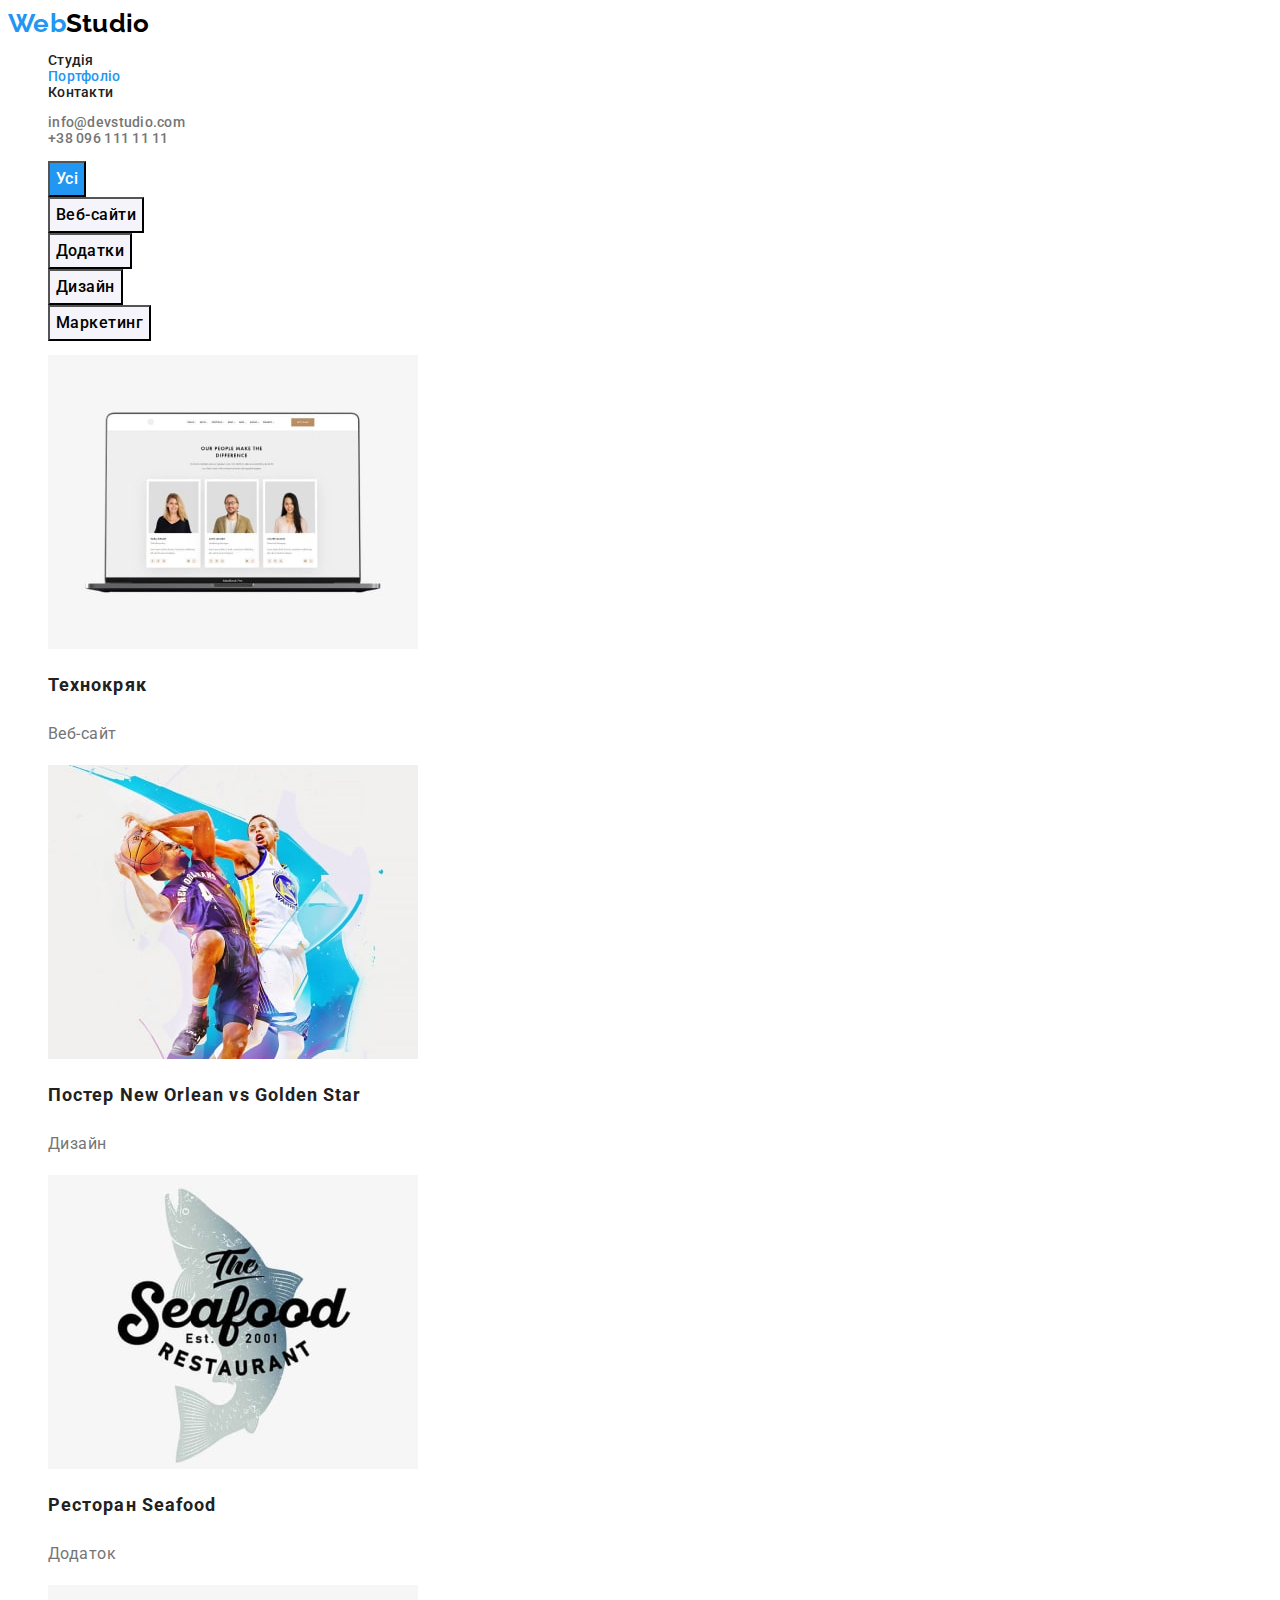
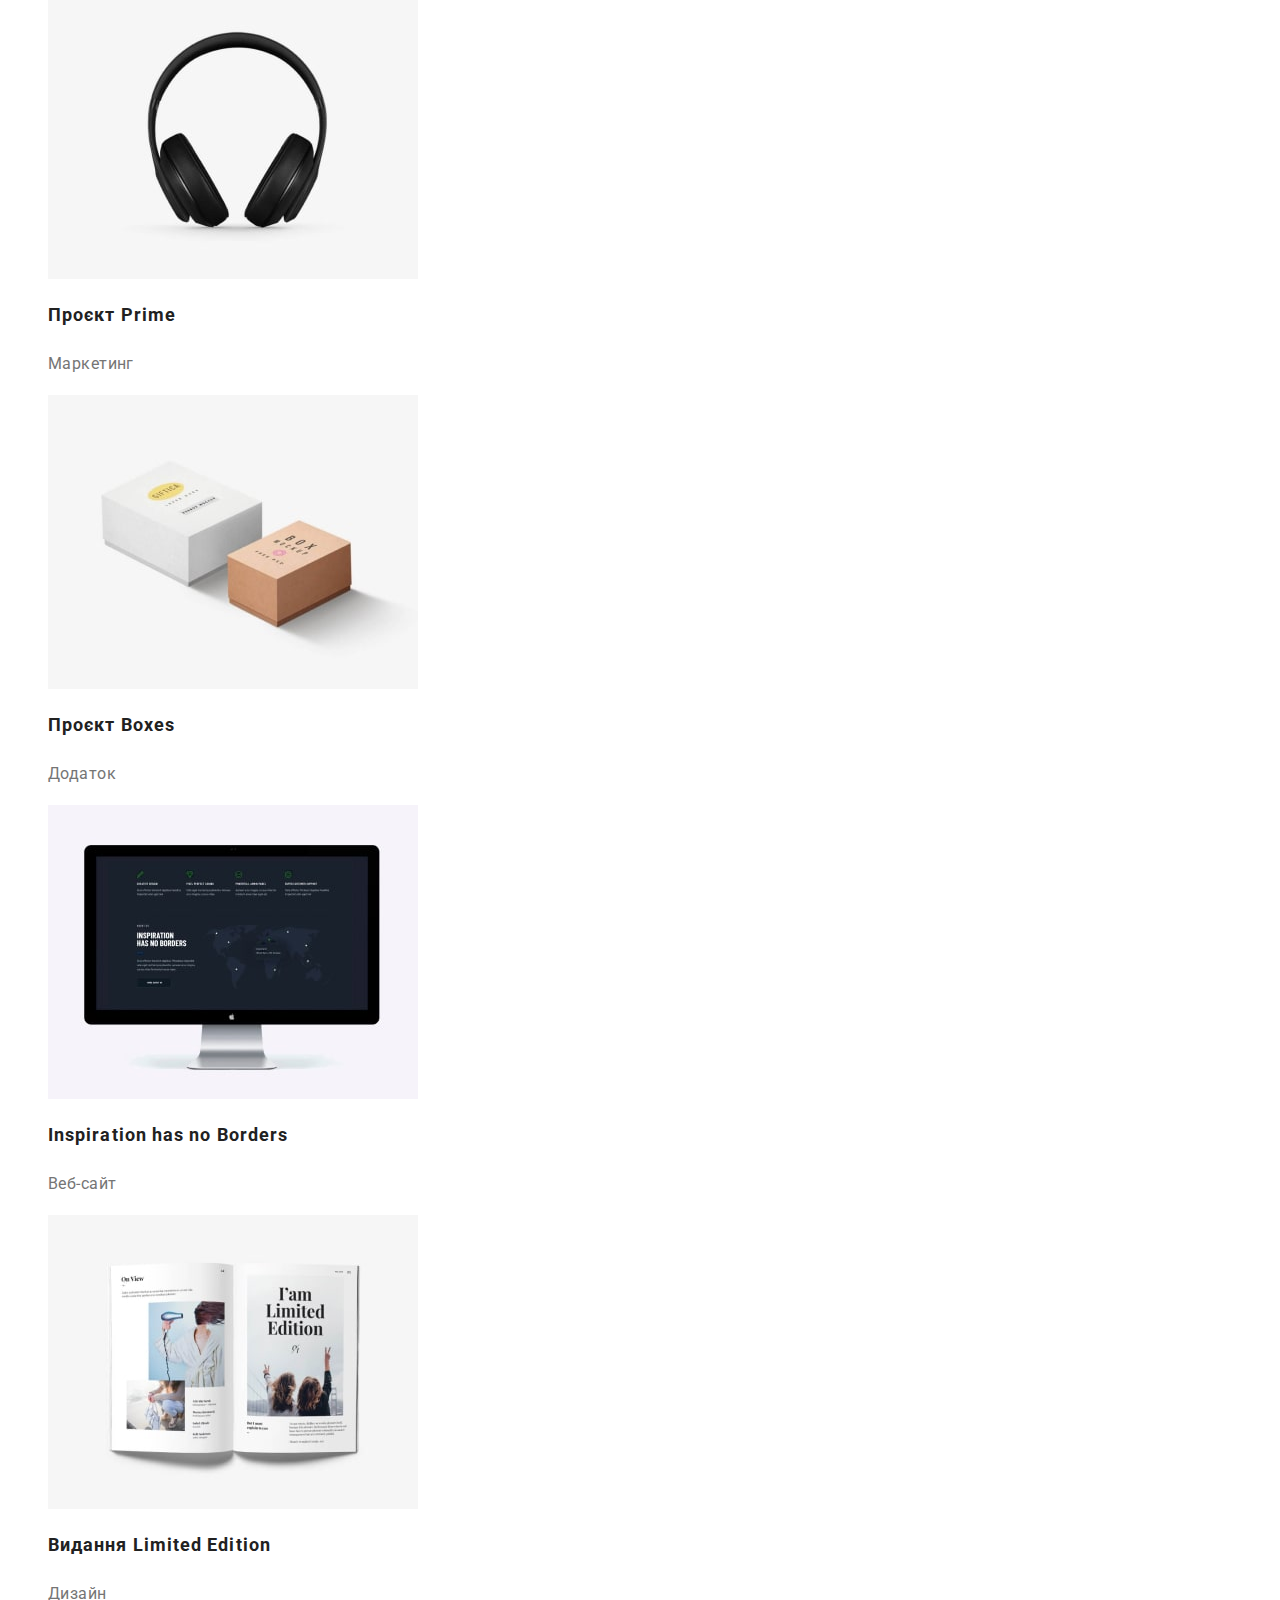
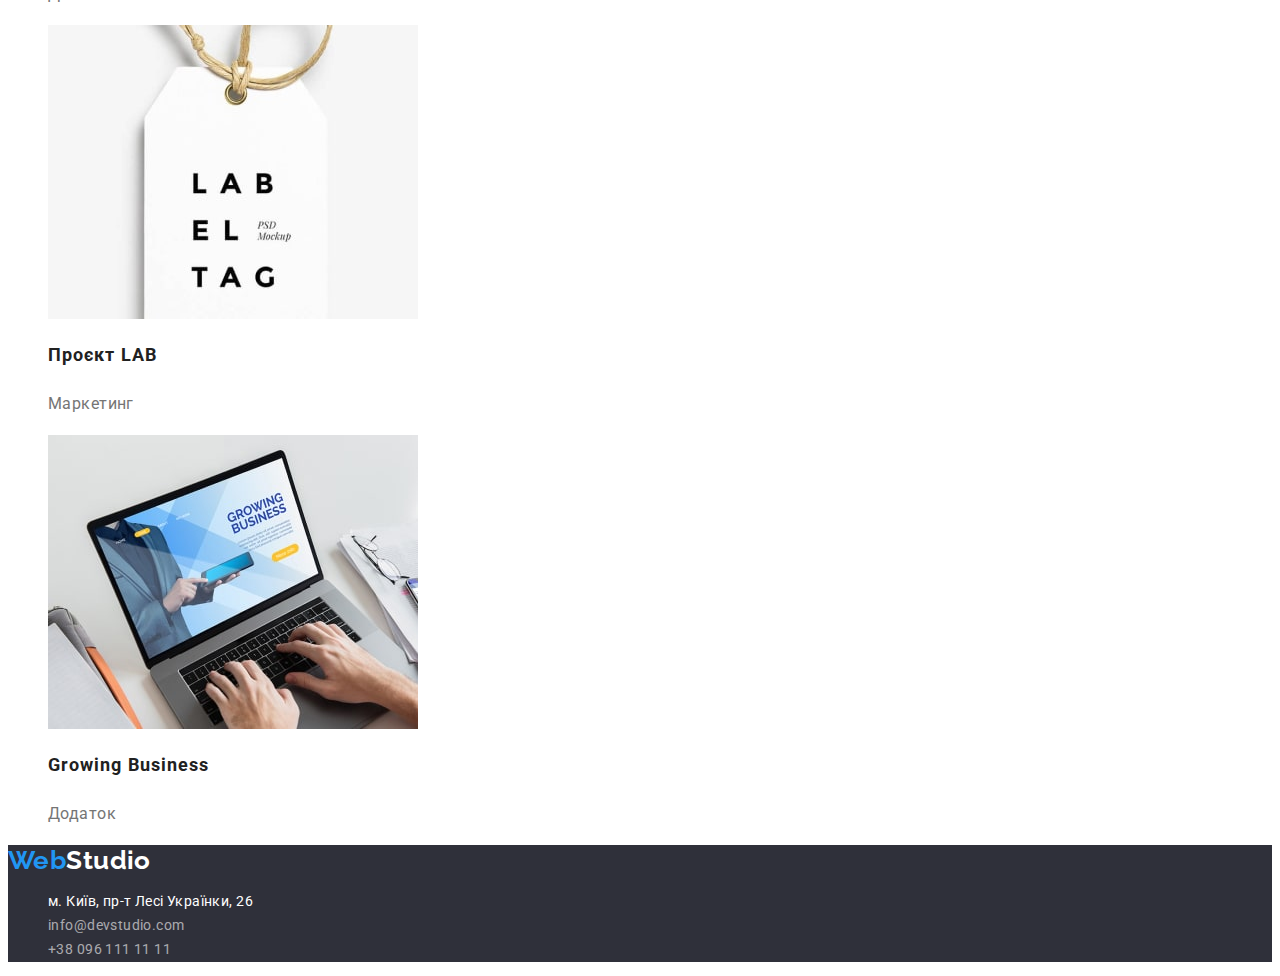
==== portfolio.html @ 858cb79f "Adds files frow hw2" ====
<!DOCTYPE html>
<html lang="uk">
  <head>
    <meta charset="UTF-8" />
    <meta http-equiv="X-UA-Compatible" content="IE=edge" />
    <meta name="viewport" content="width=device-width, initial-scale=1.0" />
    <title>Portfolio</title>
    <link rel="preconnect" href="https://fonts.googleapis.com" />
    <link rel="preconnect" href="https://fonts.gstatic.com" crossorigin />
    <link
      href="https://fonts.googleapis.com/css2?family=Raleway:wght@700&family=Roboto:wght@400;500;700;900&display=swap"
      rel="stylesheet"
    />
    <link rel="stylesheet" href="./css/styles.css" />
  </head>
  <body>
    <!-- Верхня лінія -->

    <header class="page-header section">
      <nav>
        <a href="./index.html" class="link logo"><span class="logo-accent">Web</span>Studio</a>

        <ul class="site-nav list">
          <li>
            <a href="./index.html" class="link">Студія</a>
          </li>
          <li>
            <a href="./portfolio.html" class="link current">Портфоліо</a>
          </li>
          <li><a href="" class="link">Контакти</a></li>
        </ul>
      </nav>

      <ul class="feedback-nav list">
        <li>
          <a href="mailto:info@devstudio.com" class="link e-mail">info@devstudio.com</a>
        </li>
        <li>
          <a href="tel:+380961111111" class="link phone">+38 096 111 11 11</a>
        </li>
      </ul>
    </header>
    <!-- Виконані роботи -->
    <main>
      <section class="examples section">
        <h1 class="examples-title visually-hidden">Виконані роботи WebStudio</h1>
        <ul class="examples-nav list">
          <li><button type="button" class="btn examples-btn current">Усі</button></li>
          <li><button type="button" class="btn examples-btn">Веб-сайти</button></li>
          <li><button type="button" class="btn examples-btn">Додатки</button></li>
          <li><button type="button" class="btn examples-btn">Дизайн</button></li>
          <li><button type="button" class="btn examples-btn">Маркетинг</button></li>
        </ul>

        <ul class="examples-list list">
          <li>
            <img src="./images/portfolio_img_1.jpg" alt="Головна сторінка сайту" width="370" />
            <h2 class="examples-title">Технокряк</h2>
            <p class="examples-text">Веб-сайт</p>
          </li>
          <li>
            <img
              src="./images/portfolio_img_2.jpg"
              alt="Два баскетболіста борються за м'яч"
              width="370"
            />
            <h2 class="examples-title">Постер New Orlean vs Golden Star</h2>
            <p class="examples-text">Дизайн</p>
          </li>
          <li>
            <img src="./images/portfolio_img_3.jpg" alt="Логотип ресторану" width="370" />
            <h2 class="examples-title">Ресторан Seafood</h2>
            <p class="examples-text">Додаток</p>
          </li>
          <li>
            <img src="./images/portfolio_img_4.jpg" alt="Чорні навушники" width="370" />
            <h2 class="examples-title">Проєкт Prime</h2>
            <p class="examples-text">Маркетинг</p>
          </li>
          <li>
            <img src="./images/portfolio_img_5.jpg" alt="Дві коробки" width="370" />
            <h2 class="examples-title">Проєкт Boxes</h2>
            <p class="examples-text">Додаток</p>
          </li>
          <li>
            <img
              src="./images/portfolio_img_6.jpg"
              alt="Комп'ютер із відкритою сторінкою"
              width="370"
            />
            <h2 class="examples-title" lang="en">Inspiration has no Borders</h2>
            <p class="examples-text">Веб-сайт</p>
          </li>
          <li>
            <img src="./images/portfolio_img_7.jpg" alt="Розгорнута книга" width="370" />
            <h2 class="examples-title">Видання Limited Edition</h2>
            <p class="examples-text">Дизайн</p>
          </li>
          <li>
            <img src="./images/portfolio_img_8.jpg" alt="Значок" width="370" />
            <h2 class="examples-title">Проєкт LAB</h2>
            <p class="examples-text">Маркетинг</p>
          </li>
          <li>
            <img
              src="./images/portfolio_img_9.jpg"
              alt="Ноутбук із відкритим додатком"
              width="370"
            />
            <h2 class="examples-title" lang="en">Growing Business</h2>
            <p class="examples-text">Додаток</p>
          </li>
        </ul>
      </section>
    </main>
    <!-- Підвал -->
    <footer class="footer section">
      <a href="./index.html" class="link footer-logo logo"
        ><span class="logo-accent">Web</span>Studio</a
      >
      <address>
        <ul class="contacts list">
          <li>
            <a class="link contacts-address" href="https://goo.gl/maps/ecgbFBD5Pt8BAyju8"
              >м. Київ, пр-т Лесі Українки, 26</a
            >
          </li>
          <li>
            <a class="link contacts-item" href="mailto:info@devstudio.com">info@devstudio.com</a>
          </li>
          <li>
            <a class="link contacts-item" href="tel:+380961111111">+38 096 111 11 11</a>
          </li>
        </ul>
      </address>
    </footer>
  </body>
</html>
---- css/styles.css ----
/* палітра */
/* колір основного тексту #212121 */
/* другорядний колір тексту #757575 */
/* акцент #2196F3 */
/* білий  #FFFFFF */
/* основний фоновий колір #F5F5F5 */
/* другорядний фоновий колір #F5F4FA */
/* колір для лого #000000 */
/* фоновий колір для шапки та футера #2F303A */

/* CSS змінні */
:root {
  --primary-text-color: #212121;
  --secondary-text-color: #757575;
  --accent-color: #2196f3;
  --primary-white-color: #ffffff;
  --secondary-white-color: #f5f5f5;
  --team-bg-color: #f5f4fa;
  --btn-bg-color: #f5f4fa;
  --logo-color: #000000;
  --secondary-bg-color: #2f303a;
  --contacts-main-color: rgba(255, 255, 255, 0.6);
}

/* --------------------ЗАГАЛЬНІ СТИЛІ-------------------- */
body {
  color: var(--primary-text-color);
  background-color: var(--primary-white-color);

  font-family: 'roboto', sans-serif;
  font-size: 14px;
  letter-spacing: 0.03em;
}

.section .link {
  text-decoration: none;
}

.list {
  list-style: none;
}

.btn {
  background-color: var(--btn-bg-color);

  font-family: inherit;
  font-weight: 700;
  font-size: 16px;
  line-height: 1.88;
  text-align: center;
}

.title {
  color: var(--primary-text-color);

  font-weight: 700;
  font-size: 36px;
  line-height: 1.17;
  text-align: center;
}

/* --------------------ВЕРХНЯ ЛІНІЯ-------------------- */
.page-header {
  font-weight: 500;
  line-height: 1.14;
  letter-spacing: 0.02em;
  color: var(--primary-text-color);
}

.logo {
  color: var(--logo-color);
  font-family: 'Raleway', sans-serif;
  font-style: normal;
  font-weight: 700;
  font-size: 26px;
  line-height: 1.19;
}

.logo-accent {
  color: var(--accent-color);
}

/*--------------------НАВІГАЦІЯ САЙТУ--------------------  */
.site-nav .link {
  color: var(--primary-text-color);

  font-weight: 500;
  line-height: 1.14;
}

.site-nav .link:hover,
.site-nav .link:focus {
  color: var(--accent-color);
}

.site-nav .link.current {
  color: var(--accent-color);
}

/*--------------------ЗВОРОТНІЙ ЗВ'ЯЗОК--------------------  */
.e-mail,
.phone {
  color: var(--secondary-text-color);

  font-weight: 500;
  line-height: 1.14;
}
.e-mail:hover,
.phone:hover,
.e-mail:focus,
.phone:focus {
  color: var(--accent-color);
}

/*--------------------ШАПКА--------------------  */
.hero {
  background-color: var(--secondary-bg-color);
}

.hero-title {
  color: var(--primary-white-color);
  font-weight: 900;
  font-size: 44px;
  line-height: 1.36;
  text-align: center;
  text-transform: uppercase;
}

.hero-button {
  background-color: var(--accent-color);
  color: var(--primary-white-color);

  letter-spacing: 0.06em;
}

.hero-button:hover,
.hero-button:focus {
  color: var(--primary-text-color);
  background-color: var(--btn-bg-color);
}

/*--------------------НАШІ ПЕРЕВАГИ--------------------  */
.benefits {
  background-color: var(--secondary-white-color);
}
.visually-hidden {
  position: absolute;
  width: 1px;
  height: 1px;
  margin: -1px;
  border: 0;
  padding: 0;
  white-space: nowrap;
  overflow: hidden;
}

.benefits-item {
  font-weight: 700;
  line-height: 1.14;
  text-transform: uppercase;
}

.benefits-text {
  color: var(--secondary-text-color);
  line-height: 1.71;
}

/*--------------------ЧИМ МИ ЗАЙМАЄМОСЯ?--------------------  */
.work {
  background-color: var(secondary-white-color);
}

/*--------------------НАША КОМАНДА--------------------  */
.team {
  background-color: var(--team-bg-color);
}

.team-member {
  color: var(--primary-text-color);
  font-weight: 500;
  font-size: 16px;
  line-height: 1.19;
  text-align: center;
}

.team-position {
  color: var(--secondary-text-color);
  font-size: 16px;
  line-height: 1.19;
  text-align: center;
}

/*--------------------ПІДВАЛ--------------------  */
.footer {
  background-color: var(--secondary-bg-color);
}
.footer > .footer-logo {
  color: var(--primary-white-color);
}

/*--------------------КОНТАКТИ--------------------  */
.contacts {
  font-style: normal;
}

.contacts-address {
  color: var(--primary-white-color);
  line-height: 1.71;
}

.contacts-item {
  color: var(--contacts-main-color);
  line-height: 1.71;
}

.contacts-address:hover,
.contacts-item:hover,
.contacts-address:focus,
.contacts-item:focus {
  color: var(--accent-color);
}

/*--------------------ПОРТФОЛІО--------------------  */
.btn.current {
  color: var(--primary-white-color);
  background-color: var(--accent-color);
}

.examples-btn {
  font-weight: 500;
  letter-spacing: 0.03em;
}

.examples-btn:hover,
.examples-btn:focus {
  color: var(--primary-white-color);
  background-color: var(--accent-color);
}

.examples-title {
  font-weight: 700;
  font-size: 18px;
  line-height: 2;

  letter-spacing: 0.06em;
}

.examples-text {
  color: var(--secondary-text-color);

  font-size: 16px;
  line-height: 1.88;
}
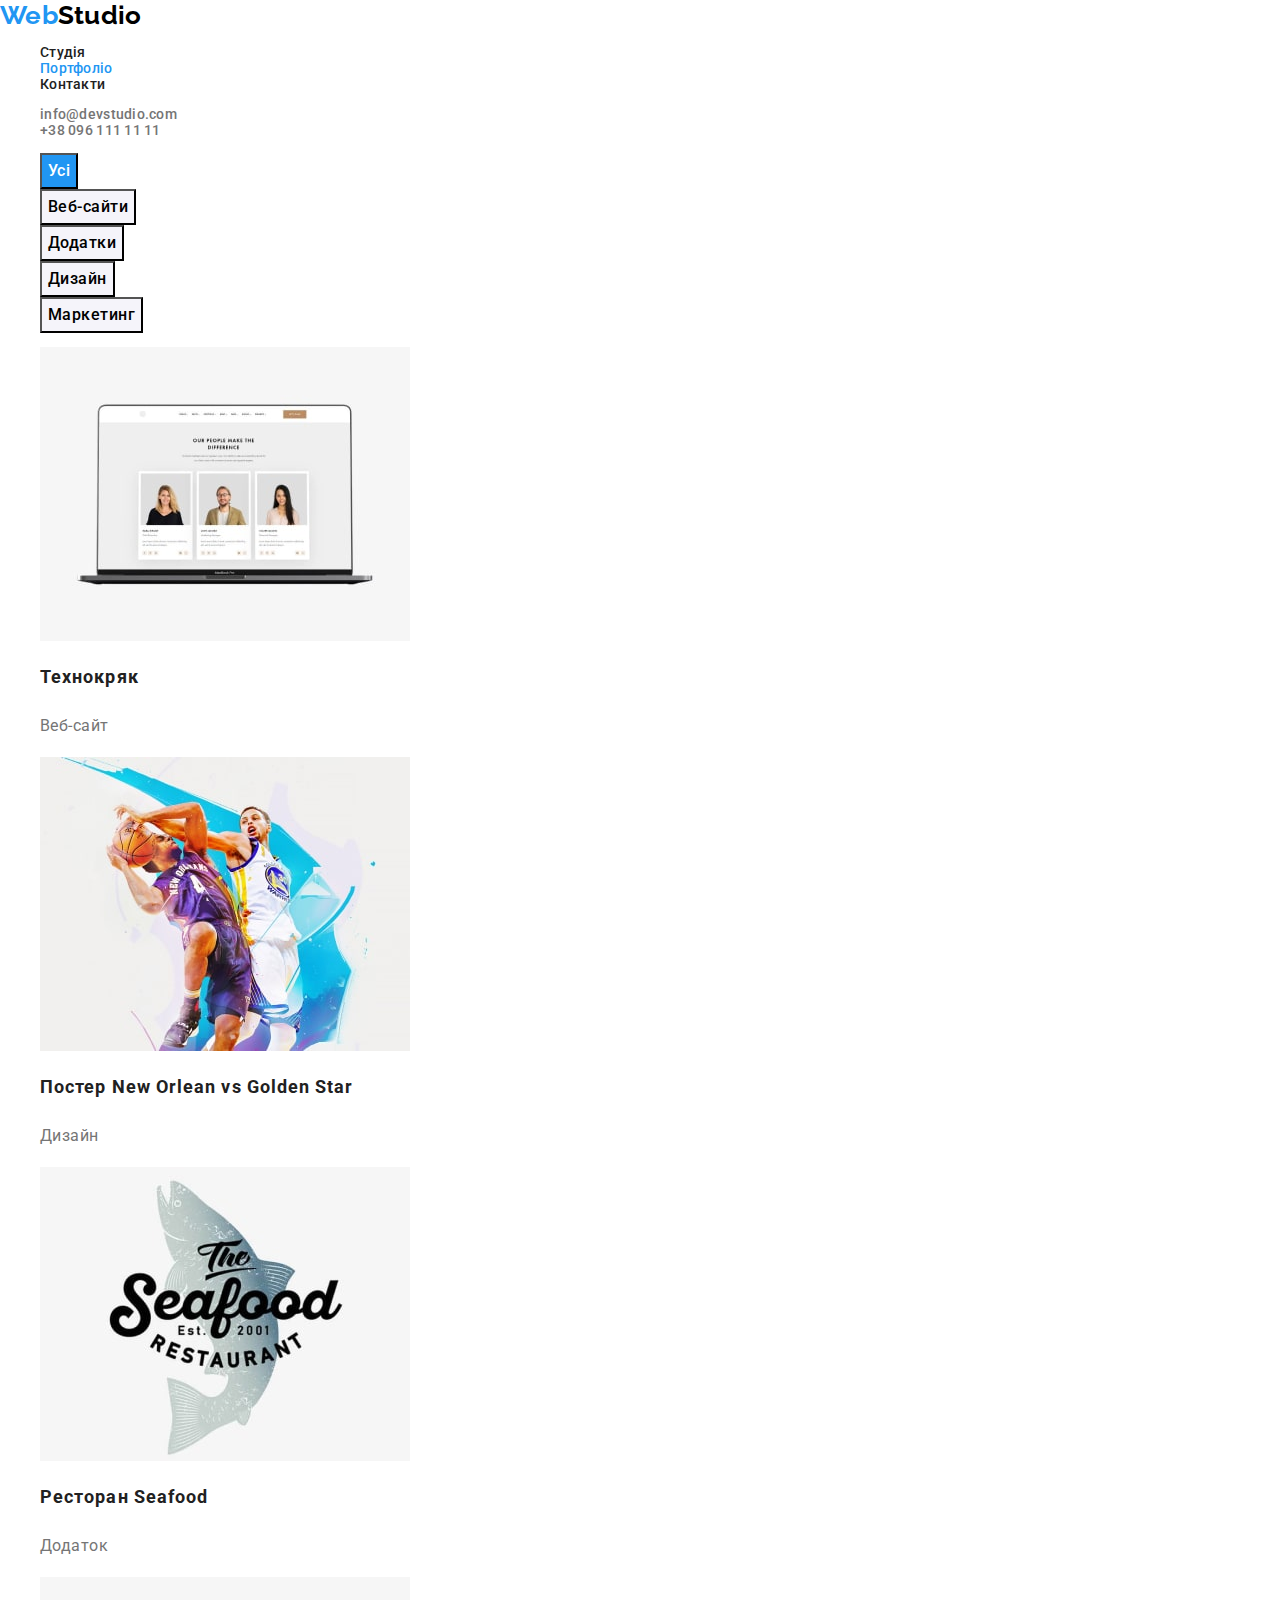
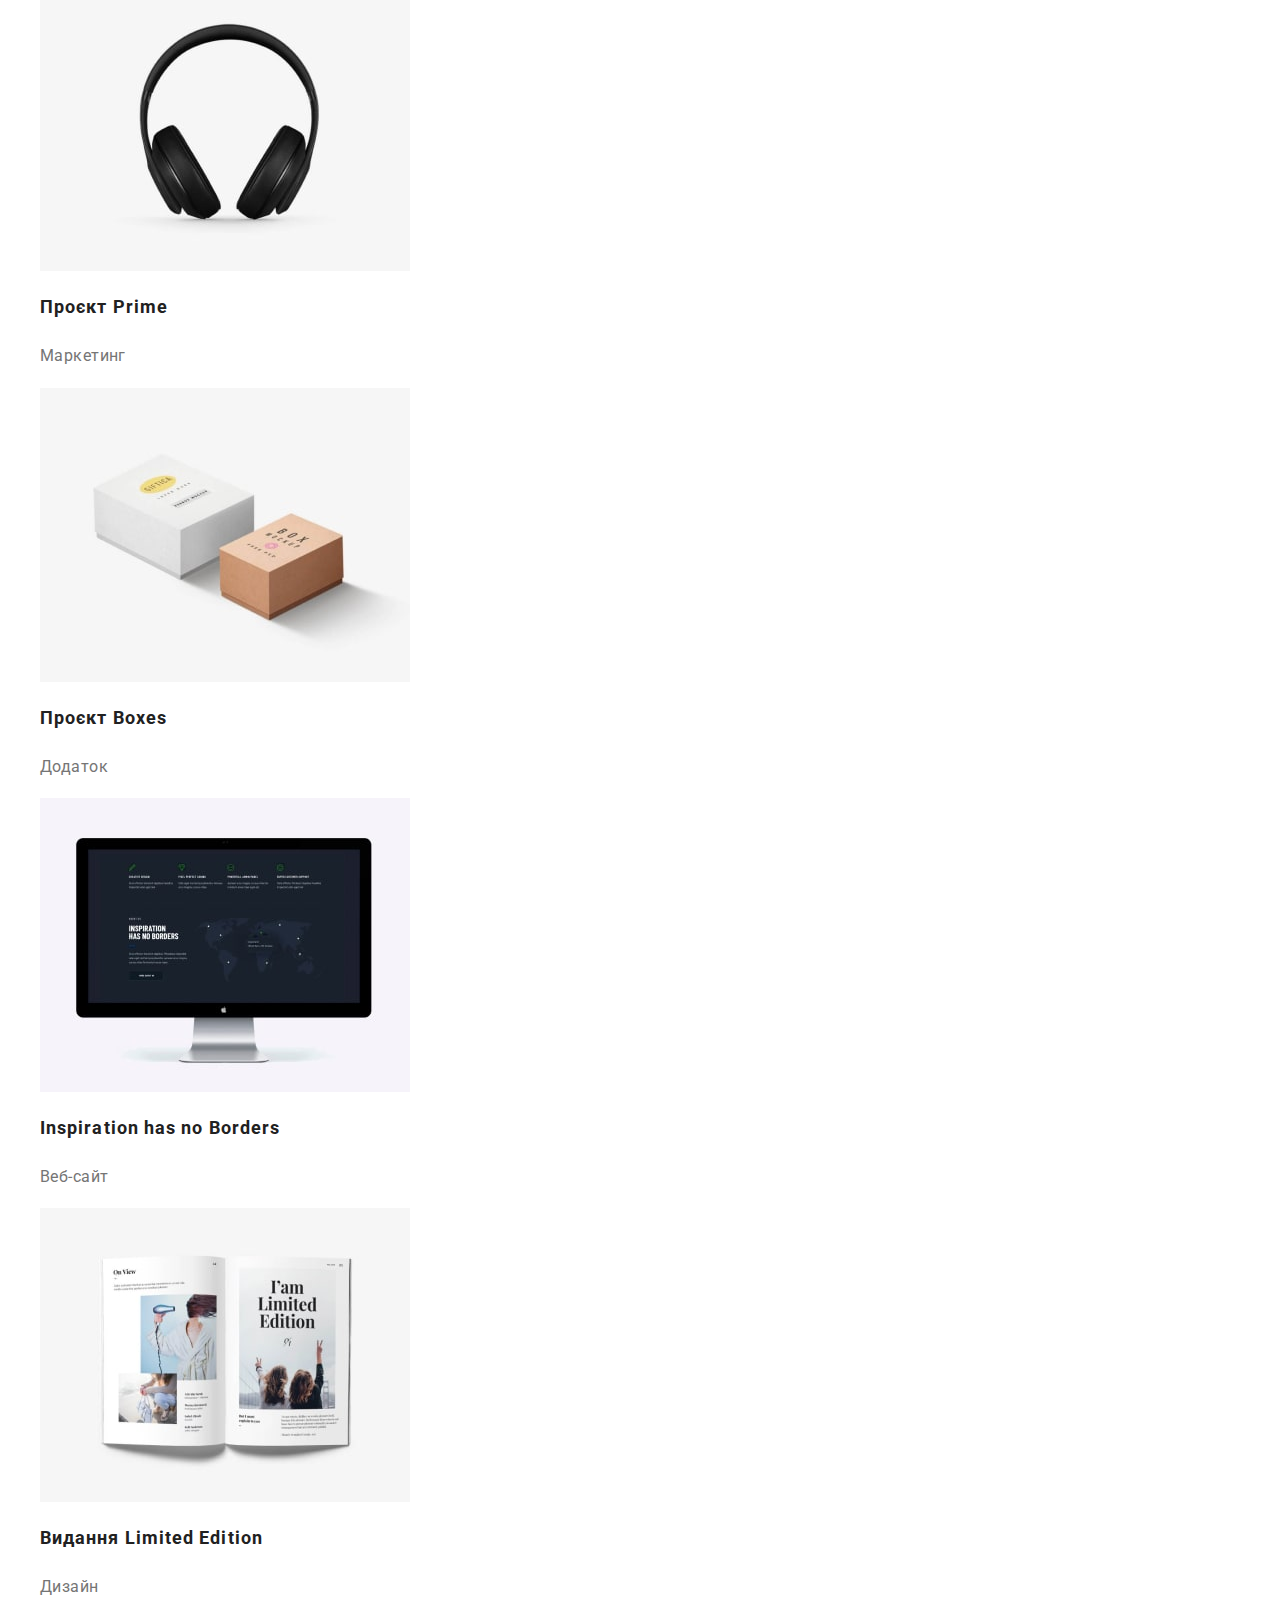
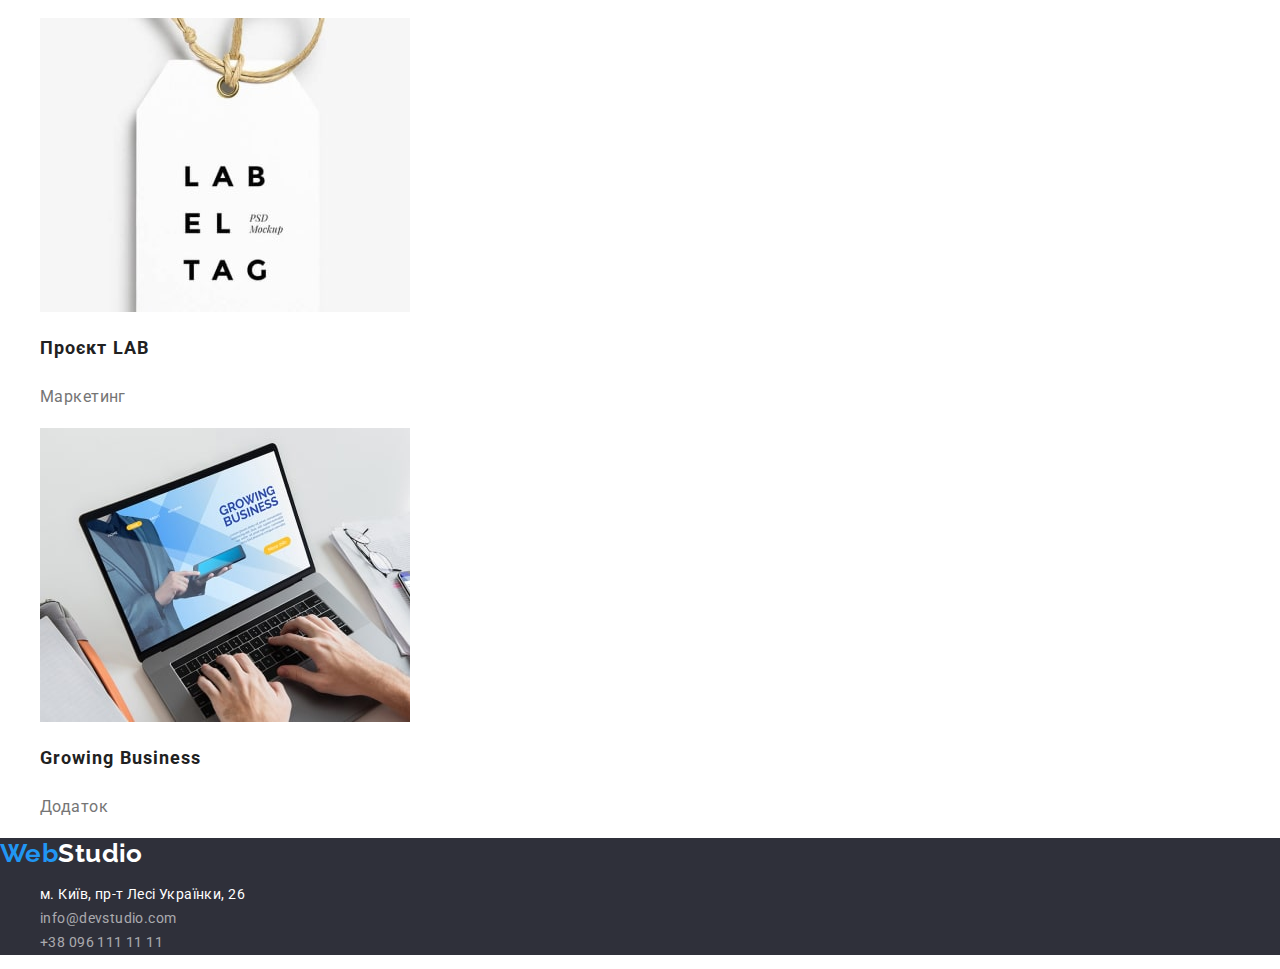
==== commit d3e9524d: "adds modern normalize" ====
--- a/portfolio.html
+++ b/portfolio.html
@@ -10,6 +10,10 @@
     <link
       href="https://fonts.googleapis.com/css2?family=Raleway:wght@700&family=Roboto:wght@400;500;700;900&display=swap"
       rel="stylesheet"
+    />
+    <link
+      rel="stylesheet"
+      href="https://cdnjs.cloudflare.com/ajax/libs/modern-normalize/1.1.0/modern-normalize.min.css"
     />
     <link rel="stylesheet" href="./css/styles.css" />
   </head>
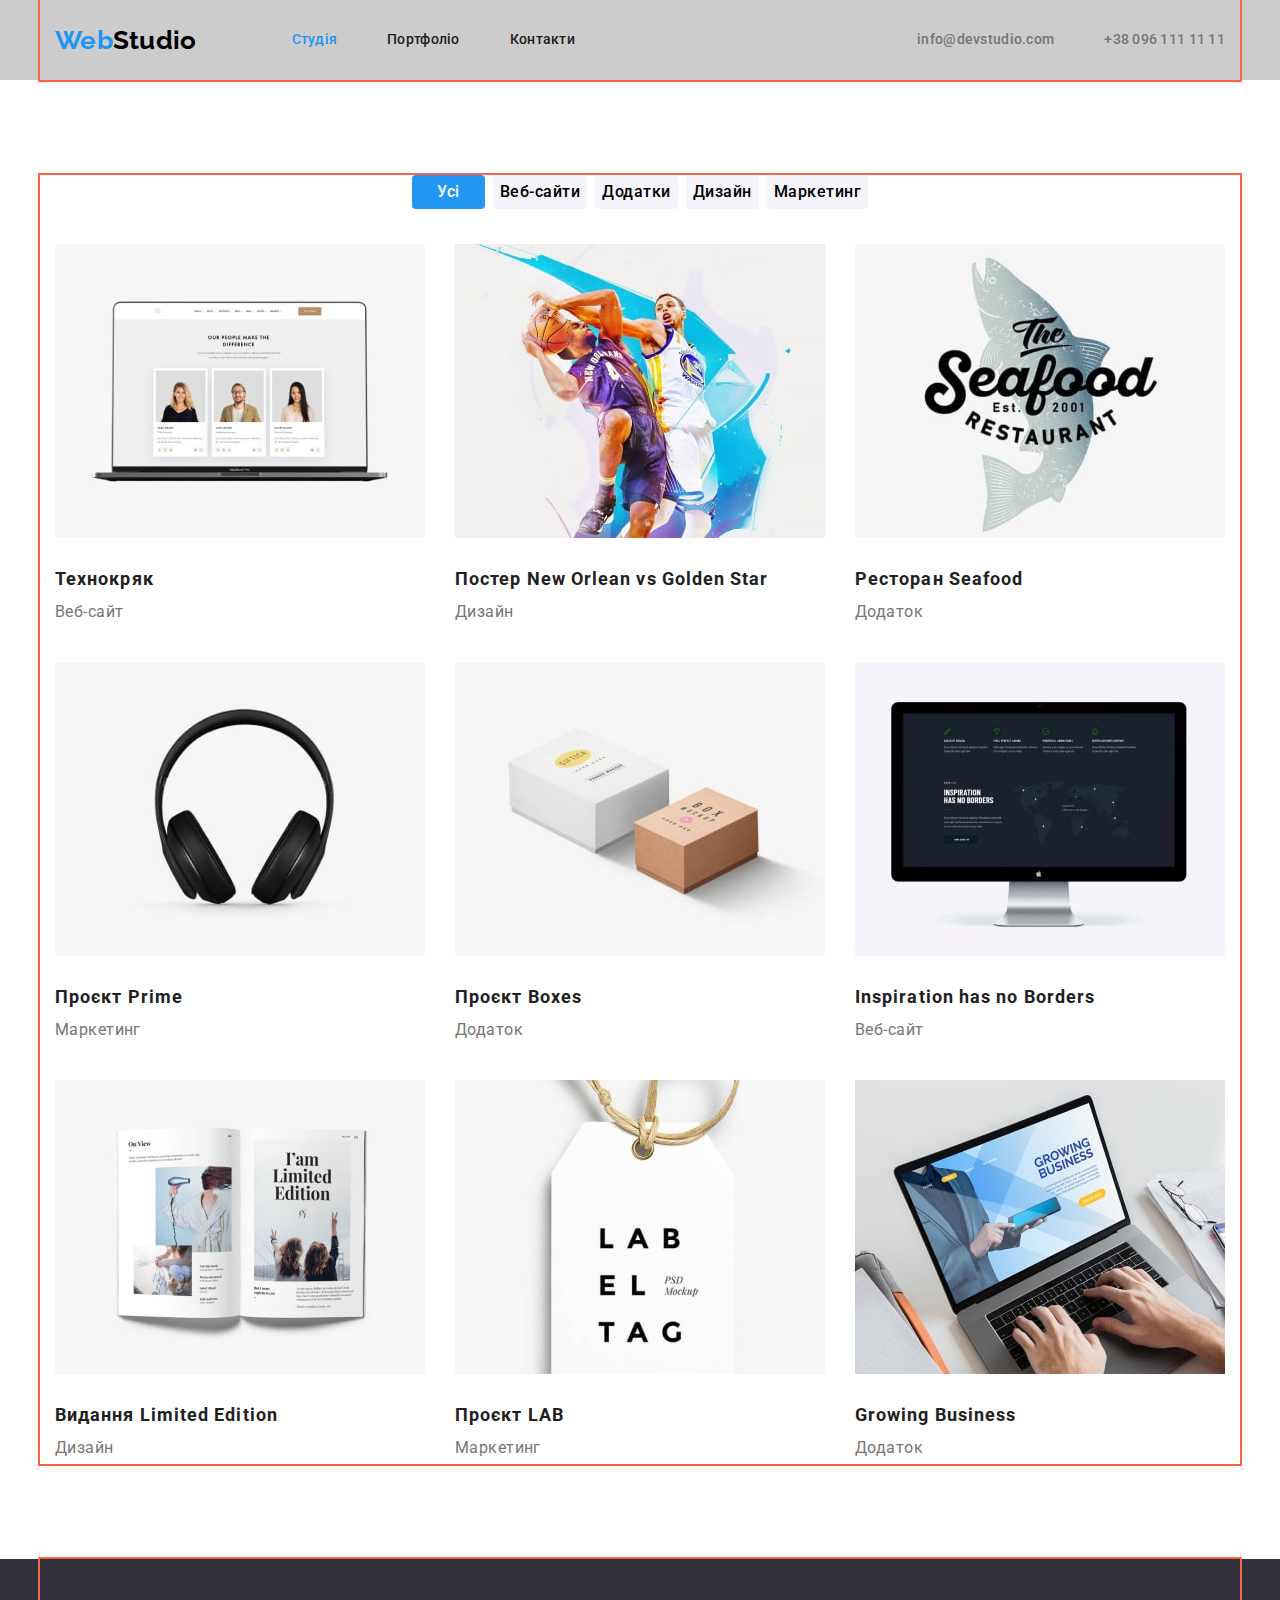
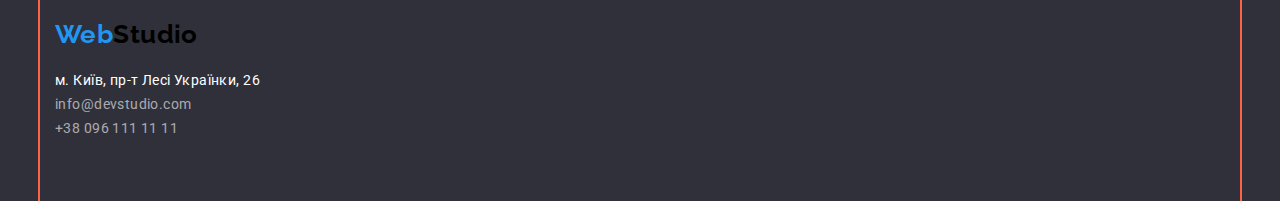
==== commit e52f09d2: "Finish geometry with outline" ====
--- a/portfolio.html
+++ b/portfolio.html
@@ -19,50 +19,54 @@
   </head>
   <body>
     <!-- Верхня лінія -->
+    <header class="page-header section">
+      <div class="container main-nav">
+        <nav class="header-nav">
+          <a href="./index.html" class="link logo"><span class="logo-accent">Web</span>Studio</a>
 
-    <header class="page-header section">
-      <nav>
-        <a href="./index.html" class="link logo"><span class="logo-accent">Web</span>Studio</a>
+          <ul class="site-nav list">
+            <li class="item">
+              <a href="./index.html" class="link current">Студія</a>
+            </li>
+            <li class="item">
+              <a href="./portfolio.html" class="link">Портфоліо</a>
+            </li class="item">
+            <li class="item"><a href="" class="link">Контакти</a></li>
+          </ul>
+        </nav>
 
-        <ul class="site-nav list">
-          <li>
-            <a href="./index.html" class="link">Студія</a>
+        <ul class="feedback-nav list">
+          <li class="item">
+            <a href="mailto:info@devstudio.com" class="link e-mail">info@devstudio.com</a>
           </li>
-          <li>
-            <a href="./portfolio.html" class="link current">Портфоліо</a>
+          <li class="item">
+            <a href="tel:+380961111111" class="link phone">+38 096 111 11 11</a>
           </li>
-          <li><a href="" class="link">Контакти</a></li>
         </ul>
-      </nav>
+      </div>
+    </header>
 
-      <ul class="feedback-nav list">
-        <li>
-          <a href="mailto:info@devstudio.com" class="link e-mail">info@devstudio.com</a>
-        </li>
-        <li>
-          <a href="tel:+380961111111" class="link phone">+38 096 111 11 11</a>
-        </li>
-      </ul>
-    </header>
     <!-- Виконані роботи -->
     <main>
       <section class="examples section">
-        <h1 class="examples-title visually-hidden">Виконані роботи WebStudio</h1>
+        <div class="container">
+          <h1 class="examples-title visually-hidden">Виконані роботи WebStudio</h1>
         <ul class="examples-nav list">
-          <li><button type="button" class="btn examples-btn current">Усі</button></li>
-          <li><button type="button" class="btn examples-btn">Веб-сайти</button></li>
-          <li><button type="button" class="btn examples-btn">Додатки</button></li>
-          <li><button type="button" class="btn examples-btn">Дизайн</button></li>
-          <li><button type="button" class="btn examples-btn">Маркетинг</button></li>
+          <li class="examples-item"><button type="button" class="btn examples-btn current">Усі</button></li>
+          <li class="examples-item"><button type="button" class="btn examples-btn">Веб-сайти</button></li>
+          <li class="examples-item"><button type="button" class="btn examples-btn">Додатки</button></li>
+          <li class="examples-item"><button type="button" class="btn examples-btn">Дизайн</button></li>
+          <li class="examples-item"><button type="button" class="btn examples-btn">Маркетинг</button></li>
         </ul>
 
-        <ul class="examples-list list">
-          <li>
+
+          <ul class="examples-list list">
+          <li class="examples-element">
             <img src="./images/portfolio_img_1.jpg" alt="Головна сторінка сайту" width="370" />
             <h2 class="examples-title">Технокряк</h2>
             <p class="examples-text">Веб-сайт</p>
           </li>
-          <li>
+          <li class="examples-element">
             <img
               src="./images/portfolio_img_2.jpg"
               alt="Два баскетболіста борються за м'яч"
@@ -71,22 +75,22 @@
             <h2 class="examples-title">Постер New Orlean vs Golden Star</h2>
             <p class="examples-text">Дизайн</p>
           </li>
-          <li>
+          <li class="examples-element">
             <img src="./images/portfolio_img_3.jpg" alt="Логотип ресторану" width="370" />
             <h2 class="examples-title">Ресторан Seafood</h2>
             <p class="examples-text">Додаток</p>
           </li>
-          <li>
+          <li class="examples-element">
             <img src="./images/portfolio_img_4.jpg" alt="Чорні навушники" width="370" />
             <h2 class="examples-title">Проєкт Prime</h2>
             <p class="examples-text">Маркетинг</p>
           </li>
-          <li>
+          <li class="examples-element">
             <img src="./images/portfolio_img_5.jpg" alt="Дві коробки" width="370" />
             <h2 class="examples-title">Проєкт Boxes</h2>
             <p class="examples-text">Додаток</p>
           </li>
-          <li>
+          <li class="examples-element">
             <img
               src="./images/portfolio_img_6.jpg"
               alt="Комп'ютер із відкритою сторінкою"
@@ -95,17 +99,17 @@
             <h2 class="examples-title" lang="en">Inspiration has no Borders</h2>
             <p class="examples-text">Веб-сайт</p>
           </li>
-          <li>
+          <li class="examples-element">
             <img src="./images/portfolio_img_7.jpg" alt="Розгорнута книга" width="370" />
             <h2 class="examples-title">Видання Limited Edition</h2>
             <p class="examples-text">Дизайн</p>
           </li>
-          <li>
+          <li class="examples-element">
             <img src="./images/portfolio_img_8.jpg" alt="Значок" width="370" />
             <h2 class="examples-title">Проєкт LAB</h2>
             <p class="examples-text">Маркетинг</p>
           </li>
-          <li>
+          <li class="examples-element">
             <img
               src="./images/portfolio_img_9.jpg"
               alt="Ноутбук із відкритим додатком"
@@ -115,11 +119,13 @@
             <p class="examples-text">Додаток</p>
           </li>
         </ul>
+          </div>
       </section>
     </main>
     <!-- Підвал -->
-    <footer class="footer section">
-      <a href="./index.html" class="link footer-logo logo"
+    <footer class="footer portfolio-footer section">
+      <div class="container">
+        <a href="./index.html" class="link footer-logo logo"
         ><span class="logo-accent">Web</span>Studio</a
       >
       <address>
@@ -137,6 +143,7 @@
           </li>
         </ul>
       </address>
+      </div>
     </footer>
   </body>
 </html>
--- a/css/styles.css
+++ b/css/styles.css
@@ -32,15 +32,32 @@
   letter-spacing: 0.03em;
 }
 
+.container {
+  width: 1200px;
+  margin-left: auto;
+  margin-right: auto;
+  padding-left: 15px;
+  padding-right: 15px;
+  outline: 2px solid tomato;
+}
+
 .section .link {
   text-decoration: none;
 }
 
 .list {
+  padding: 0;
+  margin: 0;
+
   list-style: none;
 }
 
 .btn {
+  display: inline-block;
+  border: 1px solid transparent;
+  border-radius: 4px;
+  min-width: 73px;
+
   background-color: var(--btn-bg-color);
 
   font-family: inherit;
@@ -61,10 +78,15 @@
 
 /* --------------------ВЕРХНЯ ЛІНІЯ-------------------- */
 .page-header {
+  display: flex;
+  align-items: center;
+
+  color: var(--primary-text-color);
+  background-color: #ccc;
+
   font-weight: 500;
   line-height: 1.14;
   letter-spacing: 0.02em;
-  color: var(--primary-text-color);
 }
 
 .logo {
@@ -81,7 +103,30 @@
 }
 
 /*--------------------НАВІГАЦІЯ САЙТУ--------------------  */
+.main-nav {
+  display: flex;
+  align-items: center;
+}
+
+.header-nav {
+  display: flex;
+  align-items: center;
+}
+
+.site-nav {
+  display: flex;
+  margin-left: 95px;
+}
+
+.site-nav .item:not(:last-child) {
+  margin-right: 50px;
+}
+
 .site-nav .link {
+  display: block;
+  padding-top: 32px;
+  padding-bottom: 32px;
+
   color: var(--primary-text-color);
 
   font-weight: 500;
@@ -95,6 +140,15 @@
 
 .site-nav .link.current {
   color: var(--accent-color);
+}
+
+.feedback-nav {
+  display: flex;
+  margin-left: auto;
+}
+
+.feedback-nav .item:not(:last-child) {
+  margin-right: 50px;
 }
 
 /*--------------------ЗВОРОТНІЙ ЗВ'ЯЗОК--------------------  */
@@ -114,10 +168,20 @@
 
 /*--------------------ШАПКА--------------------  */
 .hero {
+  margin-bottom: 95px;
+
   background-color: var(--secondary-bg-color);
+  text-align: center;
 }
 
 .hero-title {
+  margin-top: 0;
+  margin-bottom: 30px;
+  margin-left: auto;
+  margin-right: auto;
+  max-width: 700px;
+  padding-top: 200px;
+
   color: var(--primary-white-color);
   font-weight: 900;
   font-size: 44px;
@@ -127,6 +191,9 @@
 }
 
 .hero-button {
+  margin-bottom: 200px;
+  padding: 10px 32px;
+
   background-color: var(--accent-color);
   color: var(--primary-white-color);
 
@@ -143,6 +210,11 @@
 .benefits {
   background-color: var(--secondary-white-color);
 }
+
+.benefits-title {
+  margin-top: 0;
+}
+
 .visually-hidden {
   position: absolute;
   width: 1px;
@@ -154,15 +226,30 @@
   overflow: hidden;
 }
 
+.benefits-list {
+  display: flex;
+  justify-content: space-between;
+}
+
 .benefits-item {
+  margin-top: 0;
+  margin-bottom: 10px;
+
   font-weight: 700;
   line-height: 1.14;
   text-transform: uppercase;
 }
 
 .benefits-text {
+  margin-top: 0;
+  margin-bottom: 0;
+
   color: var(--secondary-text-color);
   line-height: 1.71;
+}
+
+.benefits .container {
+  margin-bottom: 95px;
 }
 
 /*--------------------ЧИМ МИ ЗАЙМАЄМОСЯ?--------------------  */
@@ -170,12 +257,42 @@
   background-color: var(secondary-white-color);
 }
 
+.work-title {
+  margin-top: 0;
+  margin-bottom: 0;
+}
+
+.work-list {
+  display: flex;
+  justify-content: space-between;
+}
+
+.work .container {
+  margin-bottom: 95px;
+}
+
 /*--------------------НАША КОМАНДА--------------------  */
 .team {
+  padding-top: 95px;
+  padding-bottom: 95px;
+
   background-color: var(--team-bg-color);
 }
 
+.team-title {
+  margin-top: 95;
+  margin-bottom: 0;
+}
+
+.team-list {
+  display: flex;
+  justify-content: space-between;
+}
+
 .team-member {
+  margin-top: 30px;
+  margin-bottom: 10px;
+
   color: var(--primary-text-color);
   font-weight: 500;
   font-size: 16px;
@@ -194,8 +311,19 @@
 .footer {
   background-color: var(--secondary-bg-color);
 }
+
+.footer .container {
+  padding-top: 60px;
+  padding-bottom: 60px;
+}
+
 .footer > .footer-logo {
   color: var(--primary-white-color);
+}
+
+.footer-logo {
+  display: inline-block;
+  margin-bottom: 20px;
 }
 
 /*--------------------КОНТАКТИ--------------------  */
@@ -221,6 +349,14 @@
 }
 
 /*--------------------ПОРТФОЛІО--------------------  */
+.examples .container {
+  margin-top: 95px;
+}
+
+.examples-item:not(:first-child) {
+  margin-left: 8px;
+}
+
 .btn.current {
   color: var(--primary-white-color);
   background-color: var(--accent-color);
@@ -245,9 +381,41 @@
   letter-spacing: 0.06em;
 }
 
+.examples-nav {
+  display: flex;
+  justify-content: center;
+}
+
+.examples-list {
+  display: flex;
+  flex-wrap: wrap;
+}
+
+.examples-element {
+  width: 370px;
+  margin-top: 35px;
+  margin-right: 30px;
+}
+
+.examples-element:nth-child(3n) {
+  margin-right: 0;
+}
+
+.examples-title {
+  margin-top: 20px;
+  margin-bottom: 0;
+}
+
 .examples-text {
+  margin-top: 0;
+  margin-bottom: 0;
+
   color: var(--secondary-text-color);
 
   font-size: 16px;
   line-height: 1.88;
 }
+
+.portfolio-footer .container {
+  margin-top: 95px;
+}
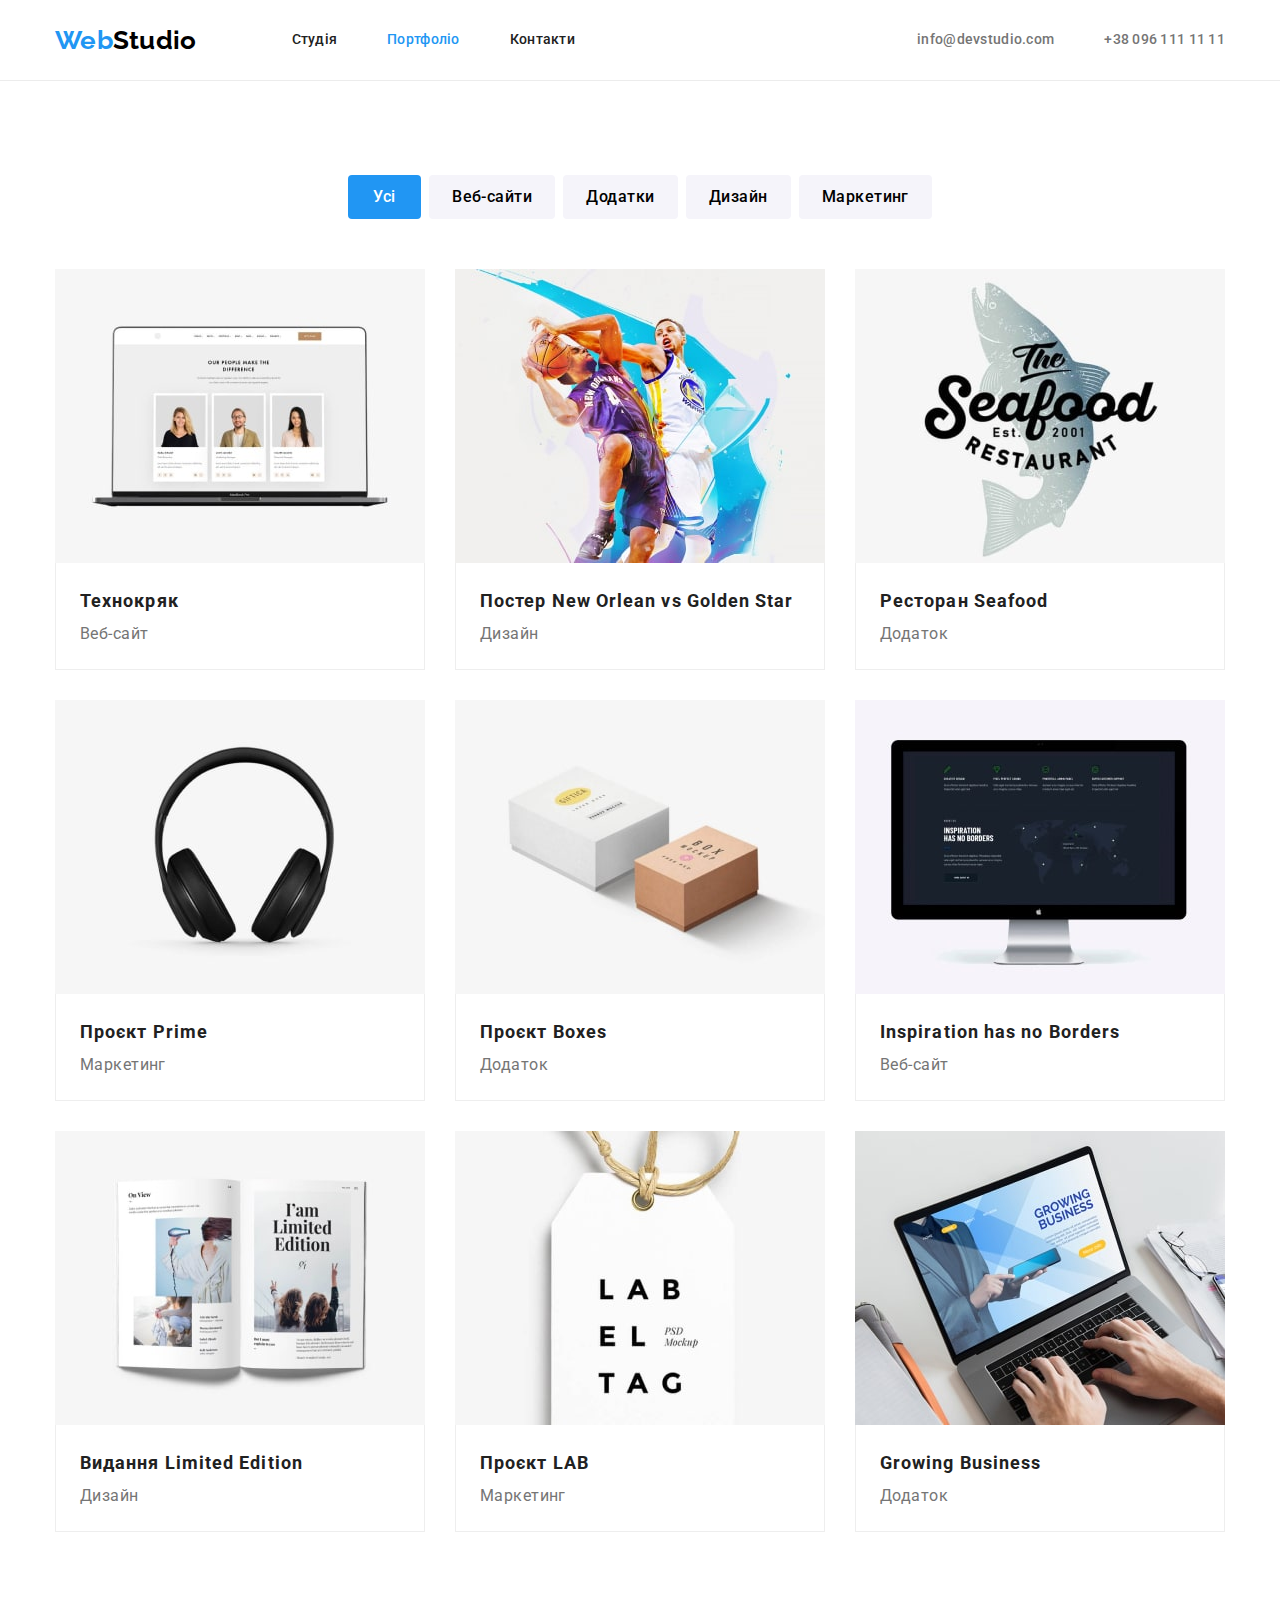
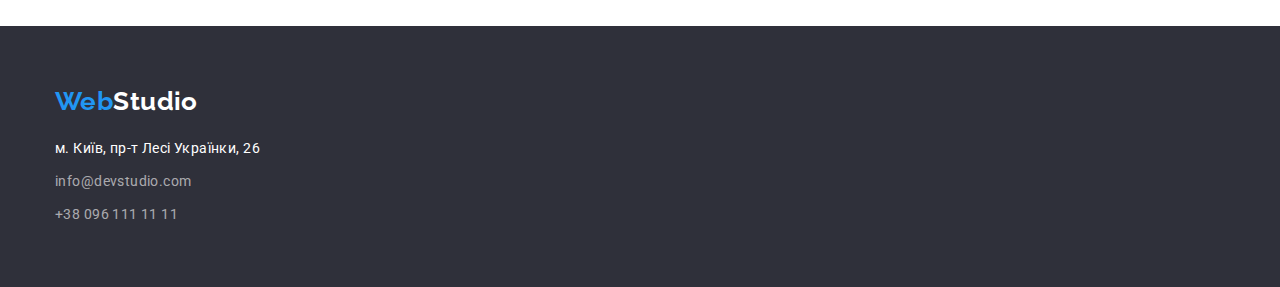
==== commit 18a65d7c: "Finish geometry for portfolio.html v2" ====
--- a/portfolio.html
+++ b/portfolio.html
@@ -19,17 +19,17 @@
   </head>
   <body>
     <!-- Верхня лінія -->
-    <header class="page-header section">
+    <header class="page-header">
       <div class="container main-nav">
         <nav class="header-nav">
           <a href="./index.html" class="link logo"><span class="logo-accent">Web</span>Studio</a>
 
           <ul class="site-nav list">
             <li class="item">
-              <a href="./index.html" class="link current">Студія</a>
+              <a href="./index.html" class="link">Студія</a>
             </li>
             <li class="item">
-              <a href="./portfolio.html" class="link">Портфоліо</a>
+              <a href="./portfolio.html" class="link current">Портфоліо</a>
             </li class="item">
             <li class="item"><a href="" class="link">Контакти</a></li>
           </ul>
@@ -48,7 +48,7 @@
 
     <!-- Виконані роботи -->
     <main>
-      <section class="examples section">
+      <section class="section">
         <div class="container">
           <h1 class="examples-title visually-hidden">Виконані роботи WebStudio</h1>
         <ul class="examples-nav list">
@@ -62,87 +62,104 @@
 
           <ul class="examples-list list">
           <li class="examples-element">
-            <img src="./images/portfolio_img_1.jpg" alt="Головна сторінка сайту" width="370" />
-            <h2 class="examples-title">Технокряк</h2>
-            <p class="examples-text">Веб-сайт</p>
+            <img class="examples-photo" src="./images/portfolio_img_1.jpg" alt="Головна сторінка сайту" width="370" />
+            <div class="examples-container">
+             <h2 class="examples-title">Технокряк</h2>
+             <p class="examples-text">Веб-сайт</p>
+            </div>
           </li>
           <li class="examples-element">
-            <img
+            <img class="examples-photo"
               src="./images/portfolio_img_2.jpg"
               alt="Два баскетболіста борються за м'яч"
               width="370"
             />
-            <h2 class="examples-title">Постер New Orlean vs Golden Star</h2>
-            <p class="examples-text">Дизайн</p>
+            <div class="examples-container">
+             <h2 class="examples-title">Постер New Orlean vs Golden Star</h2>
+             <p class="examples-text">Дизайн</p>
+            </div>
           </li>
           <li class="examples-element">
-            <img src="./images/portfolio_img_3.jpg" alt="Логотип ресторану" width="370" />
-            <h2 class="examples-title">Ресторан Seafood</h2>
-            <p class="examples-text">Додаток</p>
+            <img class="examples-photo" src="./images/portfolio_img_3.jpg" alt="Логотип ресторану" width="370" />
+            <div class="examples-container">
+             <h2 class="examples-title">Ресторан Seafood</h2>
+             <p class="examples-text">Додаток</p>
+            </div>
           </li>
           <li class="examples-element">
-            <img src="./images/portfolio_img_4.jpg" alt="Чорні навушники" width="370" />
-            <h2 class="examples-title">Проєкт Prime</h2>
-            <p class="examples-text">Маркетинг</p>
+            <img class="examples-photo" src="./images/portfolio_img_4.jpg" alt="Чорні навушники" width="370" />
+            <div class="examples-container">
+             <h2 class="examples-title">Проєкт Prime</h2>
+             <p class="examples-text">Маркетинг</p>
+            </div>
           </li>
           <li class="examples-element">
-            <img src="./images/portfolio_img_5.jpg" alt="Дві коробки" width="370" />
-            <h2 class="examples-title">Проєкт Boxes</h2>
-            <p class="examples-text">Додаток</p>
+            <img class="examples-photo" src="./images/portfolio_img_5.jpg" alt="Дві коробки" width="370" />
+            <div class="examples-container">
+             <h2 class="examples-title">Проєкт Boxes</h2>
+             <p class="examples-text">Додаток</p>
+            </div>
           </li>
           <li class="examples-element">
-            <img
+            <img class="examples-photo"
               src="./images/portfolio_img_6.jpg"
               alt="Комп'ютер із відкритою сторінкою"
               width="370"
             />
-            <h2 class="examples-title" lang="en">Inspiration has no Borders</h2>
-            <p class="examples-text">Веб-сайт</p>
+            <div class="examples-container">
+             <h2 class="examples-title" lang="en">Inspiration has no Borders</h2>
+             <p class="examples-text">Веб-сайт</p>
+            </div>
           </li>
           <li class="examples-element">
-            <img src="./images/portfolio_img_7.jpg" alt="Розгорнута книга" width="370" />
-            <h2 class="examples-title">Видання Limited Edition</h2>
-            <p class="examples-text">Дизайн</p>
+            <img class="examples-photo" src="./images/portfolio_img_7.jpg" alt="Розгорнута книга" width="370" />
+            <div class="examples-container">
+             <h2 class="examples-title">Видання Limited Edition</h2>
+             <p class="examples-text">Дизайн</p>
+            </div>
           </li>
           <li class="examples-element">
-            <img src="./images/portfolio_img_8.jpg" alt="Значок" width="370" />
-            <h2 class="examples-title">Проєкт LAB</h2>
-            <p class="examples-text">Маркетинг</p>
+            <img class="examples-photo" src="./images/portfolio_img_8.jpg" alt="Значок" width="370" />
+            <div class="examples-container">
+             <h2 class="examples-title">Проєкт LAB</h2>
+             <p class="examples-text">Маркетинг</p>
+            </div>
           </li>
           <li class="examples-element">
-            <img
+            <img class="examples-photo"
               src="./images/portfolio_img_9.jpg"
               alt="Ноутбук із відкритим додатком"
               width="370"
             />
-            <h2 class="examples-title" lang="en">Growing Business</h2>
-            <p class="examples-text">Додаток</p>
+            <div class="examples-container">
+             <h2 class="examples-title" lang="en">Growing Business</h2>
+             <p class="examples-text">Додаток</p></div>
           </li>
         </ul>
           </div>
       </section>
     </main>
     <!-- Підвал -->
-    <footer class="footer portfolio-footer section">
+    <footer class="footer">
       <div class="container">
         <a href="./index.html" class="link footer-logo logo"
-        ><span class="logo-accent">Web</span>Studio</a
-      >
-      <address>
-        <ul class="contacts list">
-          <li>
-            <a class="link contacts-address" href="https://goo.gl/maps/ecgbFBD5Pt8BAyju8"
-              >м. Київ, пр-т Лесі Українки, 26</a
-            >
-          </li>
-          <li>
-            <a class="link contacts-item" href="mailto:info@devstudio.com">info@devstudio.com</a>
-          </li>
-          <li>
-            <a class="link contacts-item" href="tel:+380961111111">+38 096 111 11 11</a>
-          </li>
-        </ul>
-      </address>
+          ><span class="logo-accent">Web</span>Studio</a
+        >
+        <address>
+          <ul class="contacts list">
+            <li class="contacts-element">
+              <a class="link contacts-address" href="https://goo.gl/maps/ecgbFBD5Pt8BAyju8"
+                >м. Київ, пр-т Лесі Українки, 26</a
+              >
+            </li>
+            <li class="contacts-element">
+              <a class="link contacts-item" href="mailto:info@devstudio.com">info@devstudio.com</a>
+            </li>
+            <li class="contacts-element">
+              <a class="link contacts-item" href="tel:+380961111111">+38 096 111 11 11</a>
+            </li>
+          </ul>
+        </address>
       </div>
     </footer>
   </body>
--- a/css/styles.css
+++ b/css/styles.css
@@ -20,6 +20,8 @@
   --logo-color: #000000;
   --secondary-bg-color: #2f303a;
   --contacts-main-color: rgba(255, 255, 255, 0.6);
+  --header-border-color: #ececec;
+  --portfolio-border-color: #eeeeee;
 }
 
 /* --------------------ЗАГАЛЬНІ СТИЛІ-------------------- */
@@ -38,10 +40,14 @@
   margin-right: auto;
   padding-left: 15px;
   padding-right: 15px;
-  outline: 2px solid tomato;
-}
-
-.section .link {
+}
+
+.section {
+  padding-top: 94px;
+  padding-bottom: 94px;
+}
+
+.link {
   text-decoration: none;
 }
 
@@ -80,9 +86,9 @@
 .page-header {
   display: flex;
   align-items: center;
-
-  color: var(--primary-text-color);
-  background-color: #ccc;
+  border-bottom: 1px solid var(--header-border-color);
+
+  color: var(--primary-text-color);
 
   font-weight: 500;
   line-height: 1.14;
@@ -168,7 +174,8 @@
 
 /*--------------------ШАПКА--------------------  */
 .hero {
-  margin-bottom: 95px;
+  padding-top: 200px;
+  padding-bottom: 200px;
 
   background-color: var(--secondary-bg-color);
   text-align: center;
@@ -180,7 +187,6 @@
   margin-left: auto;
   margin-right: auto;
   max-width: 700px;
-  padding-top: 200px;
 
   color: var(--primary-white-color);
   font-weight: 900;
@@ -191,7 +197,6 @@
 }
 
 .hero-button {
-  margin-bottom: 200px;
   padding: 10px 32px;
 
   background-color: var(--accent-color);
@@ -207,10 +212,6 @@
 }
 
 /*--------------------НАШІ ПЕРЕВАГИ--------------------  */
-.benefits {
-  background-color: var(--secondary-white-color);
-}
-
 .benefits-title {
   margin-top: 0;
 }
@@ -228,7 +229,7 @@
 
 .benefits-list {
   display: flex;
-  justify-content: space-between;
+  gap: 30px;
 }
 
 .benefits-item {
@@ -236,6 +237,7 @@
   margin-bottom: 10px;
 
   font-weight: 700;
+  font-size: 14px;
   line-height: 1.14;
   text-transform: uppercase;
 }
@@ -248,50 +250,55 @@
   line-height: 1.71;
 }
 
-.benefits .container {
-  margin-bottom: 95px;
-}
-
 /*--------------------ЧИМ МИ ЗАЙМАЄМОСЯ?--------------------  */
 .work {
-  background-color: var(secondary-white-color);
+  padding-top: 0;
 }
 
 .work-title {
   margin-top: 0;
-  margin-bottom: 0;
+  margin-bottom: 50px;
 }
 
 .work-list {
   display: flex;
-  justify-content: space-between;
-}
-
-.work .container {
-  margin-bottom: 95px;
+  gap: 30px;
+}
+
+.work-card {
+  display: block;
+  min-width: 100%;
 }
 
 /*--------------------НАША КОМАНДА--------------------  */
 .team {
-  padding-top: 95px;
-  padding-bottom: 95px;
-
   background-color: var(--team-bg-color);
 }
 
 .team-title {
-  margin-top: 95;
-  margin-bottom: 0;
+  margin-top: 0;
+  margin-bottom: 50px;
 }
 
 .team-list {
   display: flex;
-  justify-content: space-between;
+  gap: 30px;
+}
+
+.team-container {
+  padding-top: 30px;
+  padding-bottom: 30px;
+
+  background-color: var(--primary-white-color);
+}
+
+.team-foto {
+  display: block;
 }
 
 .team-member {
-  margin-top: 30px;
-  margin-bottom: 10px;
+  margin-top: 0px;
+  margin-bottom: 0px;
 
   color: var(--primary-text-color);
   font-weight: 500;
@@ -310,20 +317,15 @@
 /*--------------------ПІДВАЛ--------------------  */
 .footer {
   background-color: var(--secondary-bg-color);
-}
-
-.footer .container {
   padding-top: 60px;
   padding-bottom: 60px;
-}
-
-.footer > .footer-logo {
-  color: var(--primary-white-color);
 }
 
 .footer-logo {
   display: inline-block;
   margin-bottom: 20px;
+
+  color: var(--primary-white-color);
 }
 
 /*--------------------КОНТАКТИ--------------------  */
@@ -334,6 +336,10 @@
 .contacts-address {
   color: var(--primary-white-color);
   line-height: 1.71;
+}
+
+.contacts-element:not(:last-child) {
+  margin-bottom: 9px;
 }
 
 .contacts-item {
@@ -349,10 +355,6 @@
 }
 
 /*--------------------ПОРТФОЛІО--------------------  */
-.examples .container {
-  margin-top: 95px;
-}
-
 .examples-item:not(:first-child) {
   margin-left: 8px;
 }
@@ -363,6 +365,7 @@
 }
 
 .examples-btn {
+  padding: 6px 22px;
   font-weight: 500;
   letter-spacing: 0.03em;
 }
@@ -384,16 +387,19 @@
 .examples-nav {
   display: flex;
   justify-content: center;
+  margin-bottom: 50px;
 }
 
 .examples-list {
   display: flex;
   flex-wrap: wrap;
+  margin-top: -30px;
+  margin-right: -30px;
 }
 
 .examples-element {
   width: 370px;
-  margin-top: 35px;
+  margin-top: 30px;
   margin-right: 30px;
 }
 
@@ -401,8 +407,22 @@
   margin-right: 0;
 }
 
+.examples-photo {
+  display: block;
+}
+
+.examples-container {
+  padding-top: 20px;
+  padding-bottom: 20px;
+  padding-left: 24px;
+  padding-right: 24px;
+  border-left: 1px solid var(--portfolio-border-color);
+  border-right: 1px solid var(--portfolio-border-color);
+  border-bottom: 1px solid var(--portfolio-border-color);
+}
+
 .examples-title {
-  margin-top: 20px;
+  margin-top: 0;
   margin-bottom: 0;
 }
 
@@ -415,7 +435,3 @@
   font-size: 16px;
   line-height: 1.88;
 }
-
-.portfolio-footer .container {
-  margin-top: 95px;
-}
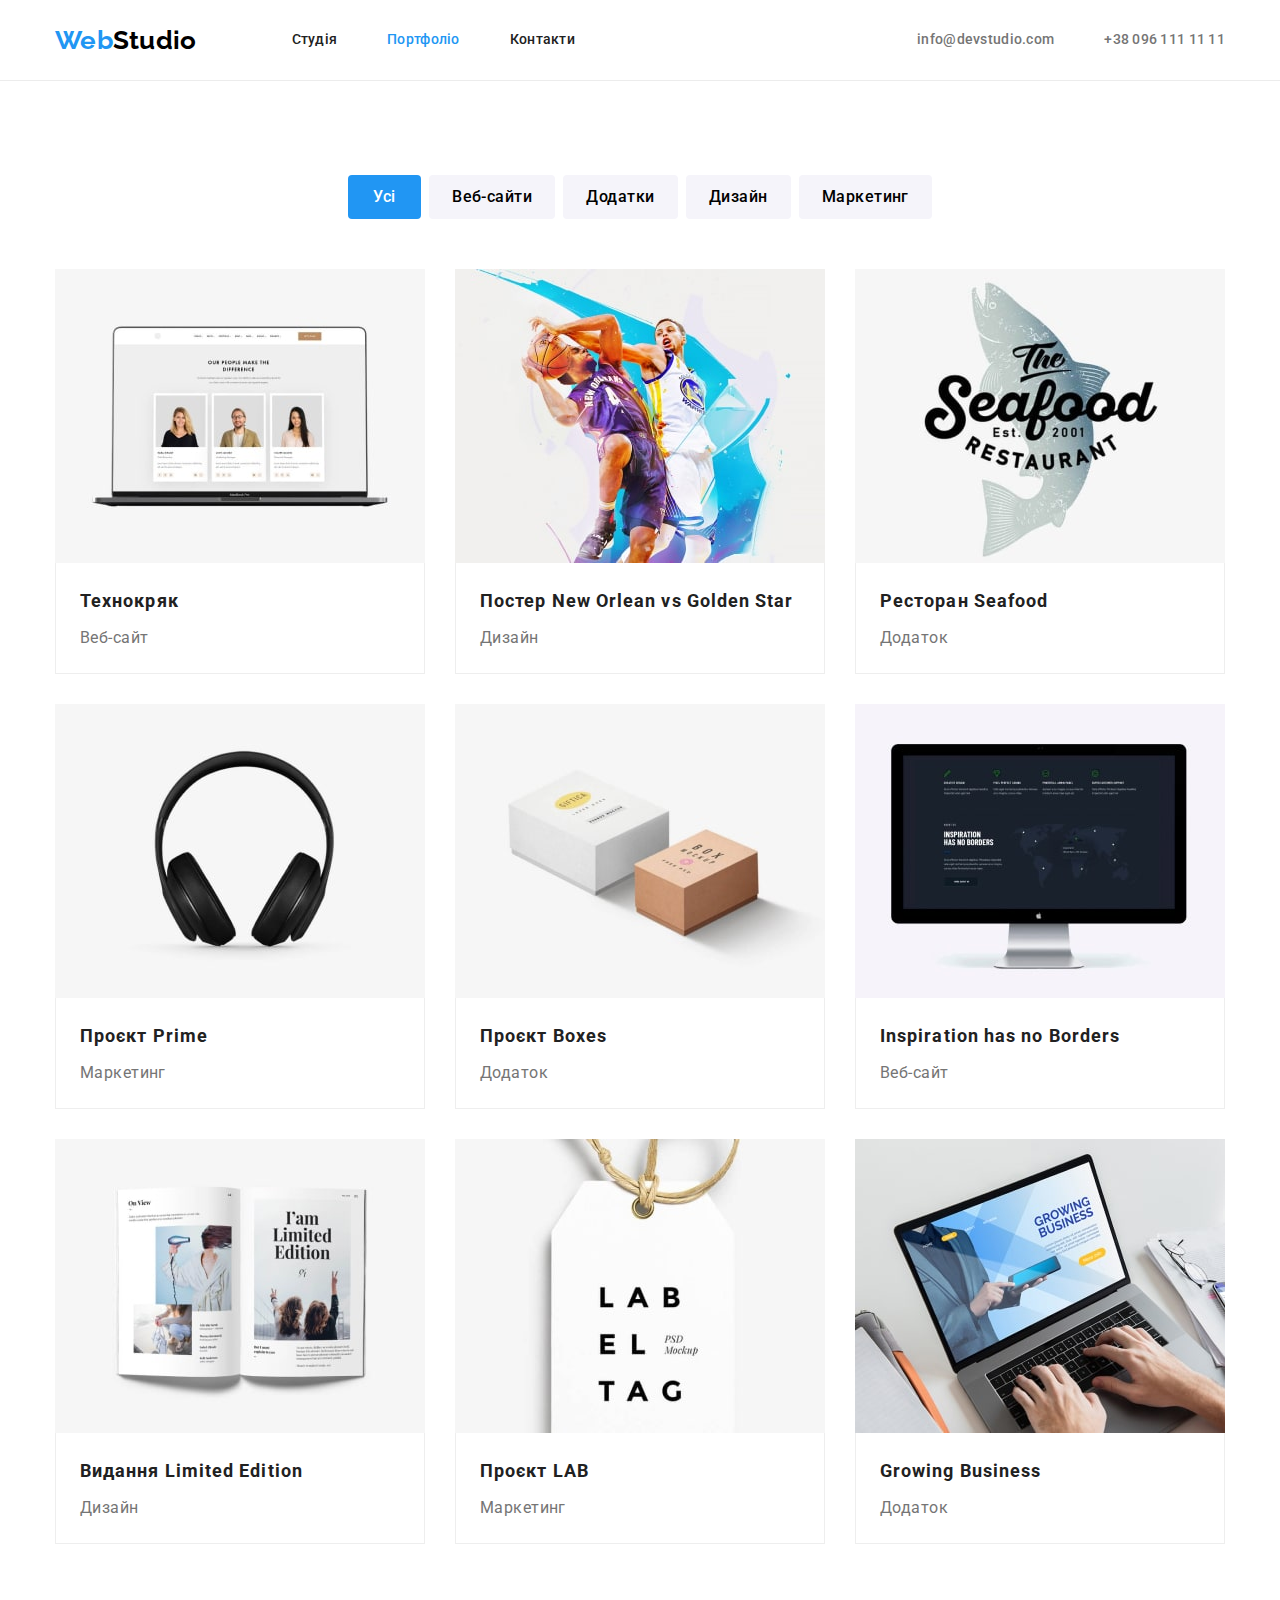
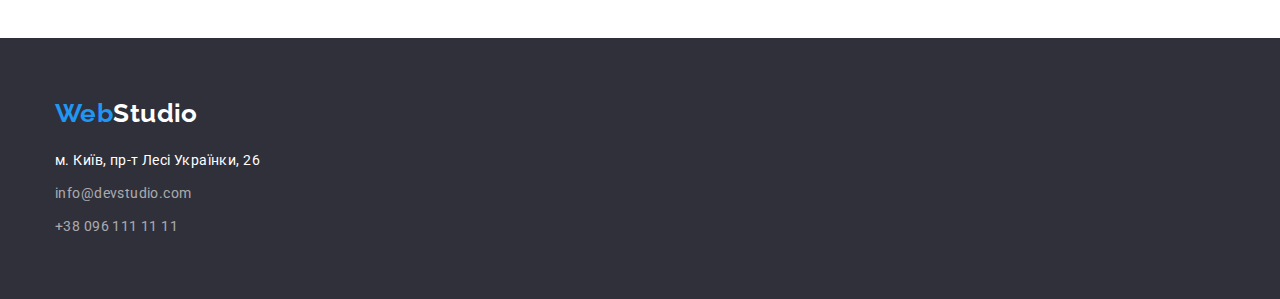
==== commit c88dd6e7: "Final corrections" ====
--- a/portfolio.html
+++ b/portfolio.html
@@ -17,6 +17,7 @@
     />
     <link rel="stylesheet" href="./css/styles.css" />
   </head>
+
   <body>
     <!-- Верхня лінія -->
     <header class="page-header">
@@ -30,7 +31,7 @@
             </li>
             <li class="item">
               <a href="./portfolio.html" class="link current">Портфоліо</a>
-            </li class="item">
+            </li>
             <li class="item"><a href="" class="link">Контакти</a></li>
           </ul>
         </nav>
@@ -51,92 +52,135 @@
       <section class="section">
         <div class="container">
           <h1 class="examples-title visually-hidden">Виконані роботи WebStudio</h1>
-        <ul class="examples-nav list">
-          <li class="examples-item"><button type="button" class="btn examples-btn current">Усі</button></li>
-          <li class="examples-item"><button type="button" class="btn examples-btn">Веб-сайти</button></li>
-          <li class="examples-item"><button type="button" class="btn examples-btn">Додатки</button></li>
-          <li class="examples-item"><button type="button" class="btn examples-btn">Дизайн</button></li>
-          <li class="examples-item"><button type="button" class="btn examples-btn">Маркетинг</button></li>
-        </ul>
-
+          <ul class="examples-nav list">
+            <li class="examples-item">
+              <button type="button" class="btn examples-btn current">Усі</button>
+            </li>
+            <li class="examples-item">
+              <button type="button" class="btn examples-btn">Веб-сайти</button>
+            </li>
+            <li class="examples-item">
+              <button type="button" class="btn examples-btn">Додатки</button>
+            </li>
+            <li class="examples-item">
+              <button type="button" class="btn examples-btn">Дизайн</button>
+            </li>
+            <li class="examples-item">
+              <button type="button" class="btn examples-btn">Маркетинг</button>
+            </li>
+          </ul>
 
           <ul class="examples-list list">
-          <li class="examples-element">
-            <img class="examples-photo" src="./images/portfolio_img_1.jpg" alt="Головна сторінка сайту" width="370" />
-            <div class="examples-container">
-             <h2 class="examples-title">Технокряк</h2>
-             <p class="examples-text">Веб-сайт</p>
-            </div>
-          </li>
-          <li class="examples-element">
-            <img class="examples-photo"
-              src="./images/portfolio_img_2.jpg"
-              alt="Два баскетболіста борються за м'яч"
-              width="370"
-            />
-            <div class="examples-container">
-             <h2 class="examples-title">Постер New Orlean vs Golden Star</h2>
-             <p class="examples-text">Дизайн</p>
-            </div>
-          </li>
-          <li class="examples-element">
-            <img class="examples-photo" src="./images/portfolio_img_3.jpg" alt="Логотип ресторану" width="370" />
-            <div class="examples-container">
-             <h2 class="examples-title">Ресторан Seafood</h2>
-             <p class="examples-text">Додаток</p>
-            </div>
-          </li>
-          <li class="examples-element">
-            <img class="examples-photo" src="./images/portfolio_img_4.jpg" alt="Чорні навушники" width="370" />
-            <div class="examples-container">
-             <h2 class="examples-title">Проєкт Prime</h2>
-             <p class="examples-text">Маркетинг</p>
-            </div>
-          </li>
-          <li class="examples-element">
-            <img class="examples-photo" src="./images/portfolio_img_5.jpg" alt="Дві коробки" width="370" />
-            <div class="examples-container">
-             <h2 class="examples-title">Проєкт Boxes</h2>
-             <p class="examples-text">Додаток</p>
-            </div>
-          </li>
-          <li class="examples-element">
-            <img class="examples-photo"
-              src="./images/portfolio_img_6.jpg"
-              alt="Комп'ютер із відкритою сторінкою"
-              width="370"
-            />
-            <div class="examples-container">
-             <h2 class="examples-title" lang="en">Inspiration has no Borders</h2>
-             <p class="examples-text">Веб-сайт</p>
-            </div>
-          </li>
-          <li class="examples-element">
-            <img class="examples-photo" src="./images/portfolio_img_7.jpg" alt="Розгорнута книга" width="370" />
-            <div class="examples-container">
-             <h2 class="examples-title">Видання Limited Edition</h2>
-             <p class="examples-text">Дизайн</p>
-            </div>
-          </li>
-          <li class="examples-element">
-            <img class="examples-photo" src="./images/portfolio_img_8.jpg" alt="Значок" width="370" />
-            <div class="examples-container">
-             <h2 class="examples-title">Проєкт LAB</h2>
-             <p class="examples-text">Маркетинг</p>
-            </div>
-          </li>
-          <li class="examples-element">
-            <img class="examples-photo"
-              src="./images/portfolio_img_9.jpg"
-              alt="Ноутбук із відкритим додатком"
-              width="370"
-            />
-            <div class="examples-container">
-             <h2 class="examples-title" lang="en">Growing Business</h2>
-             <p class="examples-text">Додаток</p></div>
-          </li>
-        </ul>
-          </div>
+            <li class="examples-element">
+              <img
+                class="examples-photo"
+                src="./images/portfolio_img_1.jpg"
+                alt="Головна сторінка сайту"
+                width="370"
+              />
+              <div class="examples-container">
+                <h2 class="examples-title">Технокряк</h2>
+                <p class="examples-text">Веб-сайт</p>
+              </div>
+            </li>
+            <li class="examples-element">
+              <img
+                class="examples-photo"
+                src="./images/portfolio_img_2.jpg"
+                alt="Два баскетболіста борються за м'яч"
+                width="370"
+              />
+              <div class="examples-container">
+                <h2 class="examples-title">Постер New Orlean vs Golden Star</h2>
+                <p class="examples-text">Дизайн</p>
+              </div>
+            </li>
+            <li class="examples-element">
+              <img
+                class="examples-photo"
+                src="./images/portfolio_img_3.jpg"
+                alt="Логотип ресторану"
+                width="370"
+              />
+              <div class="examples-container">
+                <h2 class="examples-title">Ресторан Seafood</h2>
+                <p class="examples-text">Додаток</p>
+              </div>
+            </li>
+            <li class="examples-element">
+              <img
+                class="examples-photo"
+                src="./images/portfolio_img_4.jpg"
+                alt="Чорні навушники"
+                width="370"
+              />
+              <div class="examples-container">
+                <h2 class="examples-title">Проєкт Prime</h2>
+                <p class="examples-text">Маркетинг</p>
+              </div>
+            </li>
+            <li class="examples-element">
+              <img
+                class="examples-photo"
+                src="./images/portfolio_img_5.jpg"
+                alt="Дві коробки"
+                width="370"
+              />
+              <div class="examples-container">
+                <h2 class="examples-title">Проєкт Boxes</h2>
+                <p class="examples-text">Додаток</p>
+              </div>
+            </li>
+            <li class="examples-element">
+              <img
+                class="examples-photo"
+                src="./images/portfolio_img_6.jpg"
+                alt="Комп'ютер із відкритою сторінкою"
+                width="370"
+              />
+              <div class="examples-container">
+                <h2 class="examples-title" lang="en">Inspiration has no Borders</h2>
+                <p class="examples-text">Веб-сайт</p>
+              </div>
+            </li>
+            <li class="examples-element">
+              <img
+                class="examples-photo"
+                src="./images/portfolio_img_7.jpg"
+                alt="Розгорнута книга"
+                width="370"
+              />
+              <div class="examples-container">
+                <h2 class="examples-title">Видання Limited Edition</h2>
+                <p class="examples-text">Дизайн</p>
+              </div>
+            </li>
+            <li class="examples-element">
+              <img
+                class="examples-photo"
+                src="./images/portfolio_img_8.jpg"
+                alt="Значок"
+                width="370"
+              />
+              <div class="examples-container">
+                <h2 class="examples-title">Проєкт LAB</h2>
+                <p class="examples-text">Маркетинг</p>
+              </div>
+            </li>
+            <li class="examples-element">
+              <img
+                class="examples-photo"
+                src="./images/portfolio_img_9.jpg"
+                alt="Ноутбук із відкритим додатком"
+                width="370"
+              />
+              <div class="examples-container">
+                <h2 class="examples-title" lang="en">Growing Business</h2>
+                <p class="examples-text">Додаток</p>
+              </div>
+            </li>
+          </ul>
+        </div>
       </section>
     </main>
     <!-- Підвал -->
--- a/css/styles.css
+++ b/css/styles.css
@@ -298,7 +298,7 @@
 
 .team-member {
   margin-top: 0px;
-  margin-bottom: 0px;
+  margin-bottom: 10px;
 
   color: var(--primary-text-color);
   font-weight: 500;
@@ -308,6 +308,9 @@
 }
 
 .team-position {
+  margin-top: 0;
+  margin-bottom: 0;
+
   color: var(--secondary-text-color);
   font-size: 16px;
   line-height: 1.19;
@@ -374,14 +377,6 @@
 .examples-btn:focus {
   color: var(--primary-white-color);
   background-color: var(--accent-color);
-}
-
-.examples-title {
-  font-weight: 700;
-  font-size: 18px;
-  line-height: 2;
-
-  letter-spacing: 0.06em;
 }
 
 .examples-nav {
@@ -423,7 +418,13 @@
 
 .examples-title {
   margin-top: 0;
-  margin-bottom: 0;
+  margin-bottom: 4px;
+
+  font-weight: 700;
+  font-size: 18px;
+  line-height: 2;
+
+  letter-spacing: 0.06em;
 }
 
 .examples-text {
